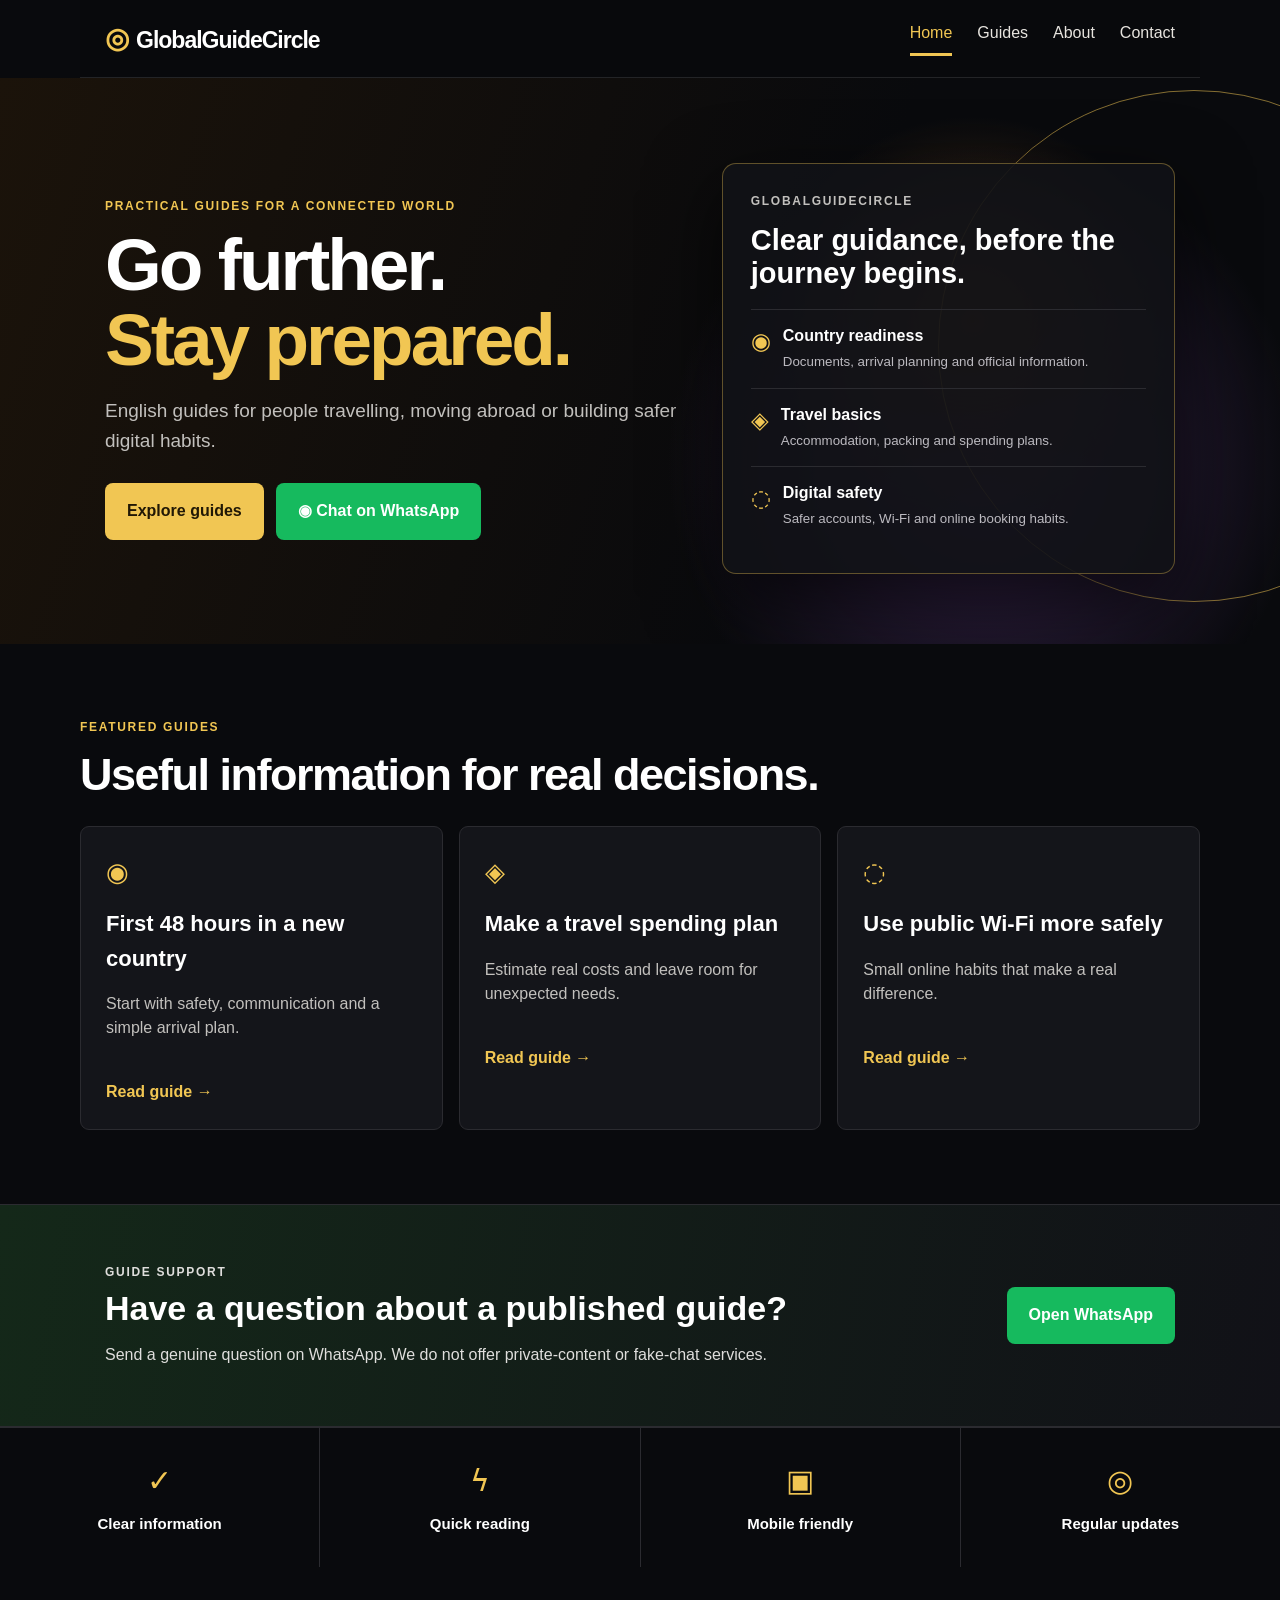
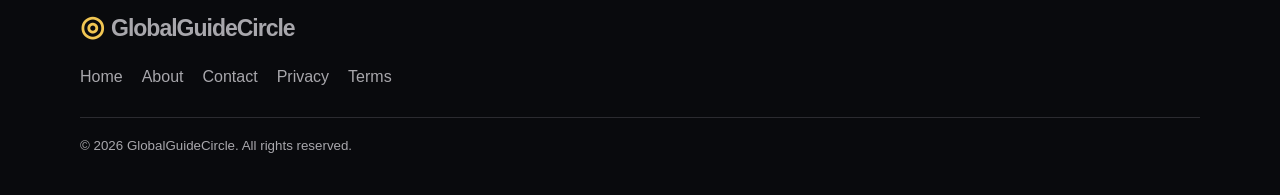
==== index.html @ 404d5e46 "Update index.html" ====
<!doctype html><html lang="en"><head><meta charset="utf-8"><meta name="viewport" content="width=device-width, initial-scale=1"><title>GlobalGuideCircle | Practical global guides</title><meta name="description" content="Practical English guides for travel, moving abroad and digital safety."><style>:root{--bg:#090a0d;--panel:#14151a;--gold:#f1c653;--muted:#c2c0bd;--green:#16ba5e;--pink:#e7288f;--line:#2b2b30}*{box-sizing:border-box}body{margin:0;background:var(--bg);color:white;font:16px/1.55 Arial,sans-serif}a{text-decoration:none;color:inherit}.wrap{max-width:1120px;margin:auto;padding:0 25px}.topbar{height:78px;border-bottom:1px solid #ffffff1c;display:flex;align-items:center;justify-content:space-between;background:#090a0df4;position:sticky;top:0;z-index:5}.brand{font-size:23px;font-weight:800;letter-spacing:-1px}.brand b{color:var(--gold);font-size:28px;margin-right:8px}.topbar nav{display:flex;gap:25px;color:#e7e4df}.topbar nav a:first-child{color:var(--gold);border-bottom:3px solid var(--gold);padding-bottom:8px}.hero{position:relative;overflow:hidden;padding:85px 0 70px;background:radial-gradient(circle at 76% 43%,#4d3215 0,transparent 20%),radial-gradient(circle at 77% 68%,#3a2550 0,transparent 30%),linear-gradient(108deg,#1b130a,#090a0d 63%)}.hero:before{content:"";position:absolute;width:510px;height:510px;border:1px solid #f1c65388;border-radius:50%;right:-170px;top:12px}.hero-grid{position:relative;z-index:1;display:grid;grid-template-columns:1.12fr .88fr;gap:40px;align-items:center}.eyebrow{margin:0 0 13px;font-weight:800;font-size:12px;letter-spacing:1.7px;color:var(--gold)}h1{font-size:clamp(44px,6vw,73px);line-height:1.02;letter-spacing:-3px;margin:0 0 18px}h1 span{color:var(--gold)}.intro{font-size:19px;color:var(--muted);max-width:600px}.actions{display:flex;flex-wrap:wrap;gap:12px;margin-top:28px}.btn{min-height:57px;padding:0 22px;border-radius:8px;display:inline-flex;align-items:center;justify-content:center;gap:9px;font-weight:800}.gold{background:var(--gold);color:#211805}.green{background:var(--green)}.pink{background:var(--pink)}.guide-panel{border:1px solid #f1c6535b;background:#111217e8;border-radius:14px;padding:28px;box-shadow:0 25px 75px #000a}.guide-panel h2{font-size:29px;line-height:1.15;margin:0 0 19px}.guide-panel p{color:var(--muted)}.row{border-top:1px solid var(--line);padding:14px 0;display:flex;gap:12px}.row span{color:var(--gold);font-size:23px}.row strong{display:block}.row small{color:#bcbac0}.section{padding:74px 0}.section h2{font-size:clamp(31px,4vw,45px);line-height:1.1;letter-spacing:-1.5px;margin:0 0 27px}.cards{display:grid;grid-template-columns:repeat(3,1fr);gap:16px}.card{background:var(--panel);border:1px solid var(--line);border-radius:9px;padding:25px}.card .icon{display:block;color:var(--gold);font-size:26px}.card h3{font-size:22px;margin:15px 0 7px}.card p{color:var(--muted);min-height:72px}.card a{color:var(--gold);font-weight:800}.contact{padding:58px 0;background:linear-gradient(100deg,#142819,#111117);border-top:1px solid var(--line);border-bottom:1px solid var(--line)}.contact-flex{display:flex;align-items:center;justify-content:space-between;gap:25px}.contact h2{margin:0 0 8px;font-size:34px}.contact p{margin:0;color:#dfdedc}.features{display:grid;grid-template-columns:repeat(4,1fr);gap:1px;background:var(--line);border-top:1px solid var(--line)}.feature{background:var(--bg);text-align:center;padding:30px 12px}.feature span{font-size:30px;color:var(--gold);display:block;margin-bottom:8px}.feature b{font-size:15px}.footer{padding:38px 0;color:#a8a7ac}.footer .links{display:flex;gap:19px;flex-wrap:wrap;margin-top:17px}.footer a:hover{color:var(--gold)}.footer small{display:block;border-top:1px solid var(--line);padding-top:18px;margin-top:27px}@media(max-width:720px){.topbar{padding:0 17px;height:66px}.brand{font-size:18px}.topbar nav{gap:11px;font-size:13px}.hero{padding:60px 0}.hero-grid,.cards{grid-template-columns:1fr}.guide-panel{margin-top:5px}.contact-flex{display:block}.contact .btn{width:100%;margin-top:22px}.features{grid-template-columns:repeat(2,1fr)}h1{letter-spacing:-2px}.actions .btn{width:100%}}</style></head><body><header class="topbar wrap"><a class="brand" href="index.html"><b>◎</b>GlobalGuideCircle</a><nav><a href="#home">Home</a><a href="#guides">Guides</a><a href="about.html">About</a><a href="contact.html">Contact</a></nav></header><main id="home"><section class="hero"><div class="wrap hero-grid"><div><p class="eyebrow">PRACTICAL GUIDES FOR A CONNECTED WORLD</p><h1>Go further.<br><span>Stay prepared.</span></h1><p class="intro">English guides for people travelling, moving abroad or building safer digital habits.</p><div class="actions"><a class="btn gold" href="#guides">Explore guides</a><a class="btn green" href="https://wa.me/923027644498?text=Hello%20GlobalGuideCircle%2C%20I%20have%20a%20question%20about%20your%20guides." target="_blank" rel="noopener">◉ Chat on WhatsApp</a></div></div><aside class="guide-panel"><p class="eyebrow">GLOBALGUIDECIRCLE</p><h2>Clear guidance, before the journey begins.</h2><div class="row"><span>◉</span><div><strong>Country readiness</strong><small>Documents, arrival planning and official information.</small></div></div><div class="row"><span>◈</span><div><strong>Travel basics</strong><small>Accommodation, packing and spending plans.</small></div></div><div class="row"><span>◌</span><div><strong>Digital safety</strong><small>Safer accounts, Wi‑Fi and online booking habits.</small></div></div></aside></div></section><section id="guides" class="wrap section"><p class="eyebrow">FEATURED GUIDES</p><h2>Useful information for real decisions.</h2><div class="cards"><article class="card"><span class="icon">◉</span><h3>First 48 hours in a new country</h3><p>Start with safety, communication and a simple arrival plan.</p><a href="articles/first-48-hours.html">Read guide →</a></article><article class="card"><span class="icon">◈</span><h3>Make a travel spending plan</h3><p>Estimate real costs and leave room for unexpected needs.</p><a href="articles/travel-spending.html">Read guide →</a></article><article class="card"><span class="icon">◌</span><h3>Use public Wi‑Fi more safely</h3><p>Small online habits that make a real difference.</p><a href="articles/public-wifi.html">Read guide →</a></article></div></section><script async="async" data-cfasync="false" src="https://pl31199330.profitableratecpmnetwork.com/48bc22245d3c0b41ac9a20bb12e93468/invoke.js"></script>
<div id="container-48bc22245d3c0b41ac9a20bb12e93468"></div>
<section class="contact"><div class="wrap contact-flex"><div><p class="eyebrow">GUIDE SUPPORT</p><h2>Have a question about a published guide?</h2><p>Send a genuine question on WhatsApp. We do not offer private-content or fake-chat services.</p></div><a class="btn green" href="https://wa.me/923027644498?text=Hello%20GlobalGuideCircle%2C%20I%20have%20a%20question%20about%20your%20guides." target="_blank" rel="noopener">Open WhatsApp</a></div></section><section class="features"><div class="feature"><span>✓</span><b>Clear information</b></div><div class="feature"><span>ϟ</span><b>Quick reading</b></div><div class="feature"><span>▣</span><b>Mobile friendly</b></div><div class="feature"><span>◎</span><b>Regular updates</b></div></section></main><footer class="wrap footer"><a class="brand" href="index.html"><b>◎</b>GlobalGuideCircle</a><div class="links"><a href="index.html">Home</a><a href="about.html">About</a><a href="contact.html">Contact</a><a href="privacy.html">Privacy</a><a href="terms.html">Terms</a></div><small>© 2026 GlobalGuideCircle. All rights reserved.</small></footer></body></html>
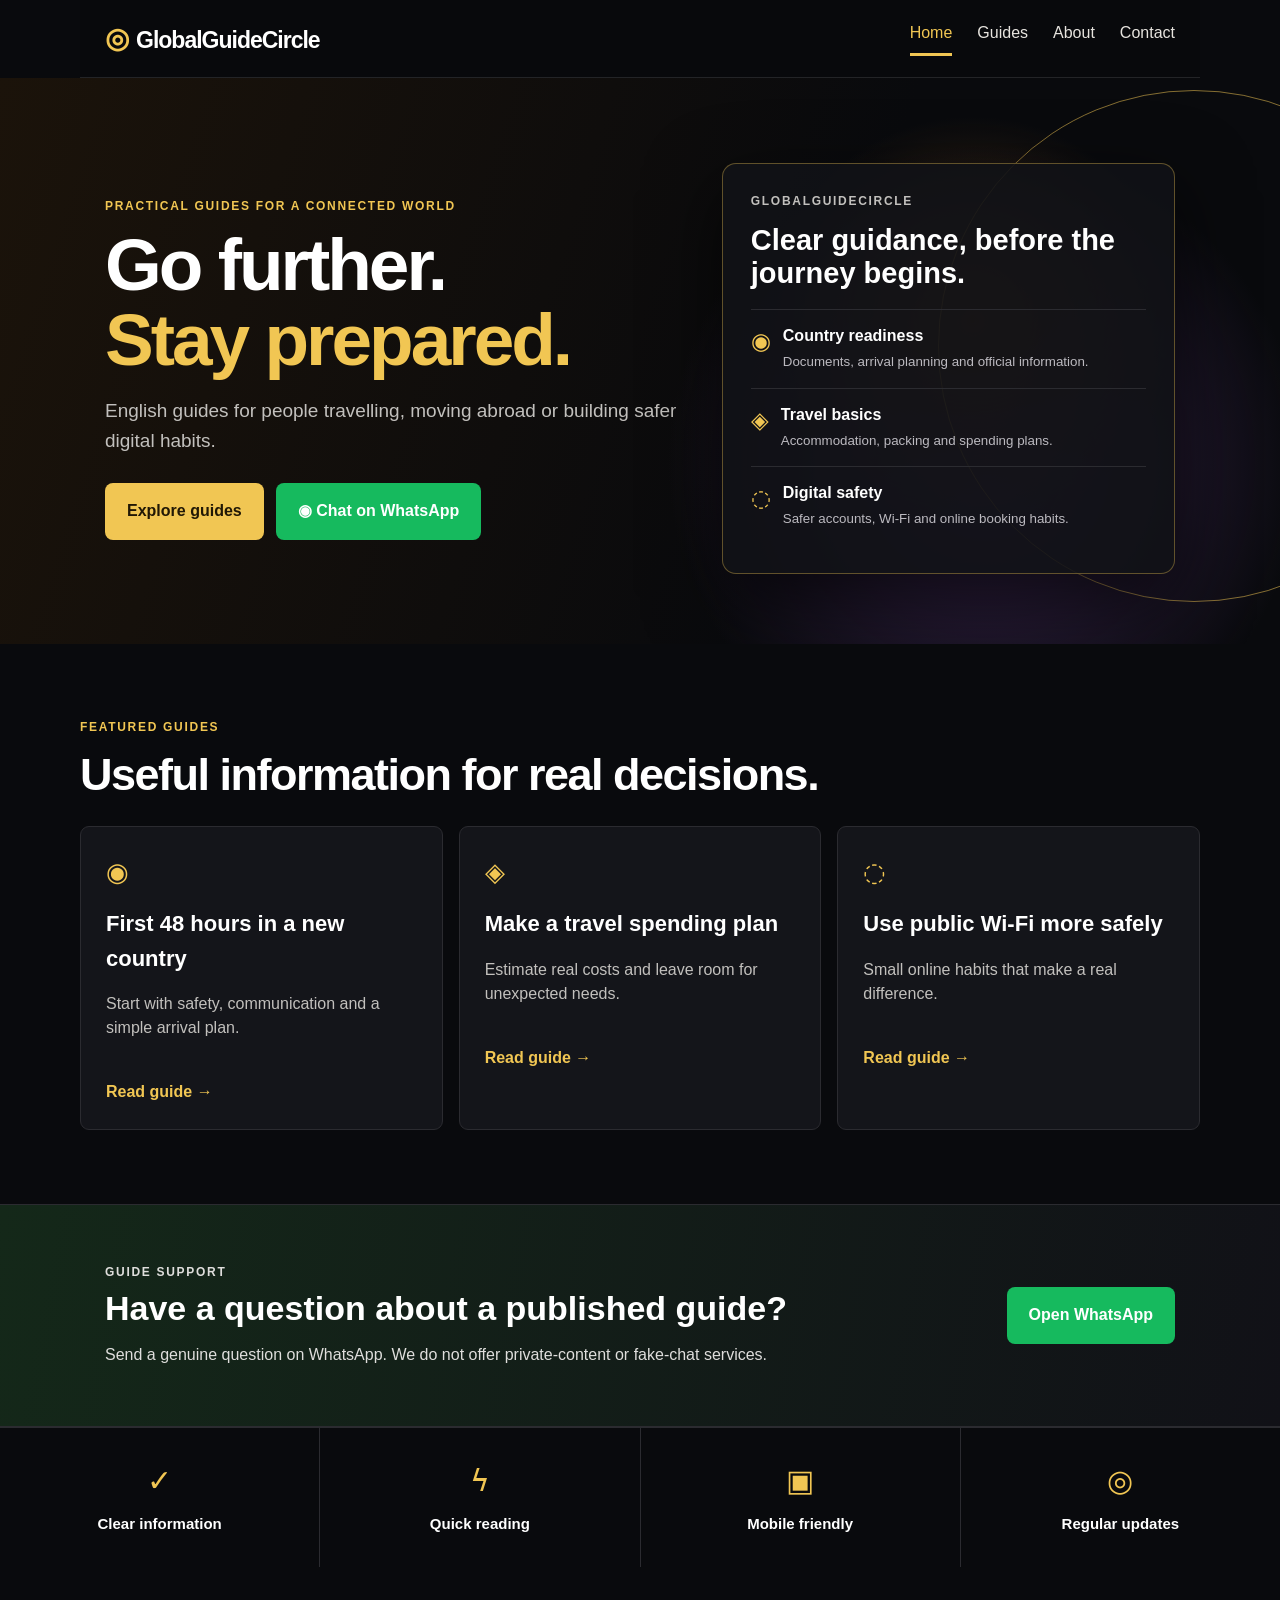
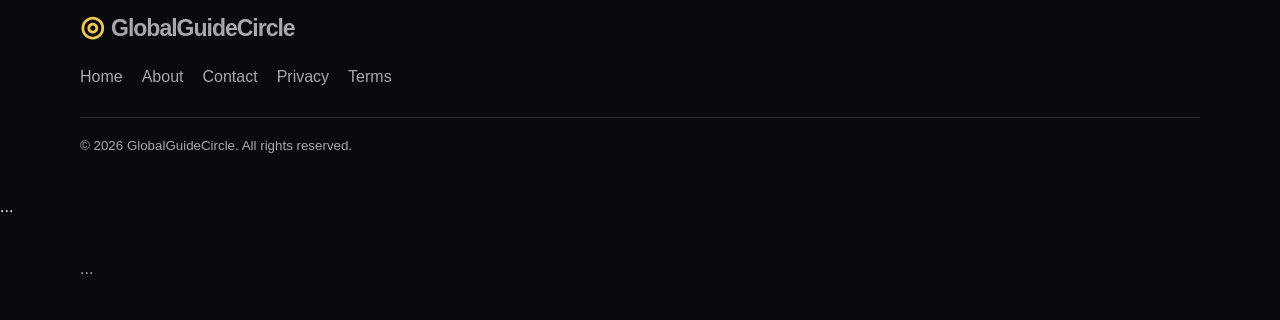
==== commit 6d98134e: "Update index.html" ====
--- a/index.html
+++ b/index.html
@@ -1,3 +1,21 @@
-<!doctype html><html lang="en"><head><meta charset="utf-8"><meta name="viewport" content="width=device-width, initial-scale=1"><title>GlobalGuideCircle | Practical global guides</title><meta name="description" content="Practical English guides for travel, moving abroad and digital safety."><style>:root{--bg:#090a0d;--panel:#14151a;--gold:#f1c653;--muted:#c2c0bd;--green:#16ba5e;--pink:#e7288f;--line:#2b2b30}*{box-sizing:border-box}body{margin:0;background:var(--bg);color:white;font:16px/1.55 Arial,sans-serif}a{text-decoration:none;color:inherit}.wrap{max-width:1120px;margin:auto;padding:0 25px}.topbar{height:78px;border-bottom:1px solid #ffffff1c;display:flex;align-items:center;justify-content:space-between;background:#090a0df4;position:sticky;top:0;z-index:5}.brand{font-size:23px;font-weight:800;letter-spacing:-1px}.brand b{color:var(--gold);font-size:28px;margin-right:8px}.topbar nav{display:flex;gap:25px;color:#e7e4df}.topbar nav a:first-child{color:var(--gold);border-bottom:3px solid var(--gold);padding-bottom:8px}.hero{position:relative;overflow:hidden;padding:85px 0 70px;background:radial-gradient(circle at 76% 43%,#4d3215 0,transparent 20%),radial-gradient(circle at 77% 68%,#3a2550 0,transparent 30%),linear-gradient(108deg,#1b130a,#090a0d 63%)}.hero:before{content:"";position:absolute;width:510px;height:510px;border:1px solid #f1c65388;border-radius:50%;right:-170px;top:12px}.hero-grid{position:relative;z-index:1;display:grid;grid-template-columns:1.12fr .88fr;gap:40px;align-items:center}.eyebrow{margin:0 0 13px;font-weight:800;font-size:12px;letter-spacing:1.7px;color:var(--gold)}h1{font-size:clamp(44px,6vw,73px);line-height:1.02;letter-spacing:-3px;margin:0 0 18px}h1 span{color:var(--gold)}.intro{font-size:19px;color:var(--muted);max-width:600px}.actions{display:flex;flex-wrap:wrap;gap:12px;margin-top:28px}.btn{min-height:57px;padding:0 22px;border-radius:8px;display:inline-flex;align-items:center;justify-content:center;gap:9px;font-weight:800}.gold{background:var(--gold);color:#211805}.green{background:var(--green)}.pink{background:var(--pink)}.guide-panel{border:1px solid #f1c6535b;background:#111217e8;border-radius:14px;padding:28px;box-shadow:0 25px 75px #000a}.guide-panel h2{font-size:29px;line-height:1.15;margin:0 0 19px}.guide-panel p{color:var(--muted)}.row{border-top:1px solid var(--line);padding:14px 0;display:flex;gap:12px}.row span{color:var(--gold);font-size:23px}.row strong{display:block}.row small{color:#bcbac0}.section{padding:74px 0}.section h2{font-size:clamp(31px,4vw,45px);line-height:1.1;letter-spacing:-1.5px;margin:0 0 27px}.cards{display:grid;grid-template-columns:repeat(3,1fr);gap:16px}.card{background:var(--panel);border:1px solid var(--line);border-radius:9px;padding:25px}.card .icon{display:block;color:var(--gold);font-size:26px}.card h3{font-size:22px;margin:15px 0 7px}.card p{color:var(--muted);min-height:72px}.card a{color:var(--gold);font-weight:800}.contact{padding:58px 0;background:linear-gradient(100deg,#142819,#111117);border-top:1px solid var(--line);border-bottom:1px solid var(--line)}.contact-flex{display:flex;align-items:center;justify-content:space-between;gap:25px}.contact h2{margin:0 0 8px;font-size:34px}.contact p{margin:0;color:#dfdedc}.features{display:grid;grid-template-columns:repeat(4,1fr);gap:1px;background:var(--line);border-top:1px solid var(--line)}.feature{background:var(--bg);text-align:center;padding:30px 12px}.feature span{font-size:30px;color:var(--gold);display:block;margin-bottom:8px}.feature b{font-size:15px}.footer{padding:38px 0;color:#a8a7ac}.footer .links{display:flex;gap:19px;flex-wrap:wrap;margin-top:17px}.footer a:hover{color:var(--gold)}.footer small{display:block;border-top:1px solid var(--line);padding-top:18px;margin-top:27px}@media(max-width:720px){.topbar{padding:0 17px;height:66px}.brand{font-size:18px}.topbar nav{gap:11px;font-size:13px}.hero{padding:60px 0}.hero-grid,.cards{grid-template-columns:1fr}.guide-panel{margin-top:5px}.contact-flex{display:block}.contact .btn{width:100%;margin-top:22px}.features{grid-template-columns:repeat(2,1fr)}h1{letter-spacing:-2px}.actions .btn{width:100%}}</style></head><body><header class="topbar wrap"><a class="brand" href="index.html"><b>◎</b>GlobalGuideCircle</a><nav><a href="#home">Home</a><a href="#guides">Guides</a><a href="about.html">About</a><a href="contact.html">Contact</a></nav></header><main id="home"><section class="hero"><div class="wrap hero-grid"><div><p class="eyebrow">PRACTICAL GUIDES FOR A CONNECTED WORLD</p><h1>Go further.<br><span>Stay prepared.</span></h1><p class="intro">English guides for people travelling, moving abroad or building safer digital habits.</p><div class="actions"><a class="btn gold" href="#guides">Explore guides</a><a class="btn green" href="https://wa.me/923027644498?text=Hello%20GlobalGuideCircle%2C%20I%20have%20a%20question%20about%20your%20guides." target="_blank" rel="noopener">◉ Chat on WhatsApp</a></div></div><aside class="guide-panel"><p class="eyebrow">GLOBALGUIDECIRCLE</p><h2>Clear guidance, before the journey begins.</h2><div class="row"><span>◉</span><div><strong>Country readiness</strong><small>Documents, arrival planning and official information.</small></div></div><div class="row"><span>◈</span><div><strong>Travel basics</strong><small>Accommodation, packing and spending plans.</small></div></div><div class="row"><span>◌</span><div><strong>Digital safety</strong><small>Safer accounts, Wi‑Fi and online booking habits.</small></div></div></aside></div></section><section id="guides" class="wrap section"><p class="eyebrow">FEATURED GUIDES</p><h2>Useful information for real decisions.</h2><div class="cards"><article class="card"><span class="icon">◉</span><h3>First 48 hours in a new country</h3><p>Start with safety, communication and a simple arrival plan.</p><a href="articles/first-48-hours.html">Read guide →</a></article><article class="card"><span class="icon">◈</span><h3>Make a travel spending plan</h3><p>Estimate real costs and leave room for unexpected needs.</p><a href="articles/travel-spending.html">Read guide →</a></article><article class="card"><span class="icon">◌</span><h3>Use public Wi‑Fi more safely</h3><p>Small online habits that make a real difference.</p><a href="articles/public-wifi.html">Read guide →</a></article></div></section><script async="async" data-cfasync="false" src="https://pl31199330.profitableratecpmnetwork.com/48bc22245d3c0b41ac9a20bb12e93468/invoke.js"></script>
+<!doctype html><html lang="en"><head><meta charset="utf-8"><meta name="viewport" content="width=device-width, initial-scale=1"><title>GlobalGuideCircle | Practical global guides</title><meta name="description" content="Practical English guides for travel, moving abroad and digital safety."><style>:root{--bg:#090a0d;--panel:#14151a;--gold:#f1c653;--muted:#c2c0bd;--green:#16ba5e;--pink:#e7288f;--line:#2b2b30}*{box-sizing:border-box}body{margin:0;background:var(--bg);color:white;font:16px/1.55 Arial,sans-serif}a{text-decoration:none;color:inherit}.wrap{max-width:1120px;margin:auto;padding:0 25px}.topbar{height:78px;border-bottom:1px solid #ffffff1c;display:flex;align-items:center;justify-content:space-between;background:#090a0df4;position:sticky;top:0;z-index:5}.brand{font-size:23px;font-weight:800;letter-spacing:-1px}.brand b{color:var(--gold);font-size:28px;margin-right:8px}.topbar nav{display:flex;gap:25px;color:#e7e4df}.topbar nav a:first-child{color:var(--gold);border-bottom:3px solid var(--gold);padding-bottom:8px}.hero{position:relative;overflow:hidden;padding:85px 0 70px;background:radial-gradient(circle at 76% 43%,#4d3215 0,transparent 20%),radial-gradient(circle at 77% 68%,#3a2550 0,transparent 30%),linear-gradient(108deg,#1b130a,#090a0d 63%)}.hero:before{content:"";position:absolute;width:510px;height:510px;border:1px solid #f1c65388;border-radius:50%;right:-170px;top:12px}.hero-grid{position:relative;z-index:1;display:grid;grid-template-columns:1.12fr .88fr;gap:40px;align-items:center}.eyebrow{margin:0 0 13px;font-weight:800;font-size:12px;letter-spacing:1.7px;color:var(--gold)}h1{font-size:clamp(44px,6vw,73px);line-height:1.02;letter-spacing:-3px;margin:0 0 18px}h1 span{color:var(--gold)}.intro{font-size:19px;color:var(--muted);max-width:600px}.actions{display:flex;flex-wrap:wrap;gap:12px;margin-top:28px}.btn{min-height:57px;padding:0 22px;border-radius:8px;display:inline-flex;align-items:center;justify-content:center;gap:9px;font-weight:800}.gold{background:var(--gold);color:#211805}.green{background:var(--green)}.pink{background:var(--pink)}.guide-panel{border:1px solid #f1c6535b;background:#111217e8;border-radius:14px;padding:28px;box-shadow:0 25px 75px #000a}.guide-panel h2{font-size:29px;line-height:1.15;margin:0 0 19px}.guide-panel p{color:var(--muted)}.row{border-top:1px solid var(--line);padding:14px 0;display:flex;gap:12px}.row span{color:var(--gold);font-size:23px}.row strong{display:block}.row small{color:#bcbac0}.section{padding:74px 0}.section h2{font-size:clamp(31px,4vw,45px);line-height:1.1;letter-spacing:-1.5px;margin:0 0 27px}.cards{display:grid;grid-template-columns:repeat(3,1fr);gap:16px}.card{background:var(--panel);border:1px solid var(--line);border-radius:9px;padding:25px}.card .icon{display:block;color:var(--gold);font-size:26px}.card h3{font-size:22px;margin:15px 0 7px}.card p{color:var(--muted);min-height:72px}.card a{color:var(--gold);font-weight:800}.contact{padding:58px 0;background:linear-gradient(100deg,#142819,#111117);border-top:1px solid var(--line);border-bottom:1px solid var(--line)}.contact-flex{display:flex;align-items:center;justify-content:space-between;gap:25px}.contact h2{margin:0 0 8px;font-size:34px}.contact p{margin:0;color:#dfdedc}.features{display:grid;grid-template-columns:repeat(4,1fr);gap:1px;background:var(--line);border-top:1px solid var(--line)}.feature{background:var(--bg);text-align:center;padding:30px 12px}.feature span{font-size:30px;color:var(--gold);display:block;margin-bottom:8px}.feature b{font-size:15px}.footer{padding:38px 0;color:#a8a7ac}.footer .links{display:flex;gap:19px;flex-wrap:wrap;margin-top:17px}.footer a:hover{color:var(--gold)}.footer small{display:block;border-top:1px solid var(--line);padding-top:18px;margin-top:27px}@media(max-width:720px){.topbar{padding:0 17px;height:66px}.brand{font-size:18px}.topbar nav{gap:11px;font-size:13px}.hero{padding:60px 0}.hero-grid,.cards{grid-template-columns:1fr}.guide-panel{margin-top:5px}.contact-flex{display:block}.contact .btn{width:100%;margin-top:22px}.features{grid-template-columns:repeat(2,1fr)}h1{letter-spacing:-2px}.actions .btn{width:100%}}</style></head><body><header class="topbar wrap"><a class="brand" href="index.html"><b>◎</b>GlobalGuideCircle</a><nav><a href="#home">Home</a><a href="#guides">Guides</a><a href="about.html">About</a><a href="contact.html">Contact</a></nav></header><main id="home"><section class="hero"><div class="wrap hero-grid"><div><p class="eyebrow">PRACTICAL GUIDES FOR A CONNECTED WORLD</p><h1>Go further.<br><span>Stay prepared.</span></h1><p class="intro">English guides for people travelling, moving abroad or building safer digital habits.</p><div class="actions"><a class="btn gold" href="#guides">Explore guides</a><a class="btn green" href="https://wa.me/923027644498?text=Hello%20GlobalGuideCircle%2C%20I%20have%20a%20question%20about%20your%20guides." target="_blank" rel="noopener">◉ Chat on WhatsApp</a></div></div><aside class="guide-panel"><p class="eyebrow">GLOBALGUIDECIRCLE</p><h2>Clear guidance, before the journey begins.</h2><div class="row"><span>◉</span><div><strong>Country readiness</strong><small>Documents, arrival planning and official information.</small></div></div><div class="row"><span>◈</span><div><strong>Travel basics</strong><small>Accommodation, packing and spending plans.</small></div></div><div class="row"><span>◌</span><div><strong>Digital safety</strong><small>Safer accounts, Wi‑Fi and online booking habits.</small></div></div></aside></div></section><section id="guides" class="wrap section"><p class="eyebrow">FEATURED GUIDES</p><h2>Useful information for real decisions.</h2><div class="cards"><article class="card"><span class="icon">◉</span><h3>First 48 hours in a new country</h3><p>Start with safety, communication and a simple arrival plan.</p><a href="articles/first-48-hours.html">Read guide →</a></article><article class="card"><span class="icon">◈</span><h3>Make a travel spending plan</h3><p>Estimate real costs and leave room for unexpected needs.</p><a href="articles/travel-spending.html">Read guide →</a></article><article class="card"><span class="icon">◌</span><h3>Use public Wi‑Fi more safely</h3><p>Small online habits that make a real difference.</p><a href="articles/public-wifi.html">Read guide →</a></article></div></section><script async="async" data-cfasync="false" <script async="async" data-cfasync="false" src="https://pl31199330.profitableratecpmnetwork.com/48bc22245d3c0b41ac9a20bb12e93468/invoke.js"></script>
 <div id="container-48bc22245d3c0b41ac9a20bb12e93468"></div>
-<section class="contact"><div class="wrap contact-flex"><div><p class="eyebrow">GUIDE SUPPORT</p><h2>Have a question about a published guide?</h2><p>Send a genuine question on WhatsApp. We do not offer private-content or fake-chat services.</p></div><a class="btn green" href="https://wa.me/923027644498?text=Hello%20GlobalGuideCircle%2C%20I%20have%20a%20question%20about%20your%20guides." target="_blank" rel="noopener">Open WhatsApp</a></div></section><section class="features"><div class="feature"><span>✓</span><b>Clear information</b></div><div class="feature"><span>ϟ</span><b>Quick reading</b></div><div class="feature"><span>▣</span><b>Mobile friendly</b></div><div class="feature"><span>◎</span><b>Regular updates</b></div></section></main><footer class="wrap footer"><a class="brand" href="index.html"><b>◎</b>GlobalGuideCircle</a><div class="links"><a href="index.html">Home</a><a href="about.html">About</a><a href="contact.html">Contact</a><a href="privacy.html">Privacy</a><a href="terms.html">Terms</a></div><small>© 2026 GlobalGuideCircle. All rights reserved.</small></footer></body></html>
+<script>
+  atOptions = {
+    'key' : 'f14d05532a0e05d2188a490eb5cc5278',
+    'format' : 'iframe',
+    'height' : 50,
+    'width' : 320,
+    'params' : {}
+  };
+</script>
+<script src="https://www.highrevenueformat.com/f14d05532a0e05d2188a490eb5cc5278/invoke.js"></script>
+<section class="contact"><div class="wrap contact-flex"><div><p class="eyebrow">GUIDE SUPPORT</p><h2>Have a question about a published guide?</h2><p>Send a genuine question on WhatsApp. We do not offer private-content or fake-chat services.</p></div><a class="btn green" href="https://wa.me/923027644498?text=Hello%20GlobalGuideCircle%2C%20I%20have%20a%20question%20about%20your%20guides." target="_blank" rel="noopener">Open WhatsApp</a></div></section><section class="features"><div class="feature"><span>✓</span><b>Clear information</b></div><div class="feature"><span>ϟ</span><b>Quick reading</b></div><div class="feature"><span>▣</span><b>Mobile friendly</b></div><div class="feature"><span>◎</span><b>Regular updates</b></div></section></main><footer class="wrap footer"><a class="brand" href="index.html"><b>◎</b>GlobalGuideCircle</a><div class="links"><a href="index.html">Home</a><a href="about.html">About</a><a href="contact.html">Contact</a><a href="privacy.html">Privacy</a><a href="terms.html">Terms</a></div><small>© 2026 GlobalGuideCircle. All rights reserved.</small></footer>...
+<footer class="wrap footer">
+  ...
+</footer>
+
+<script src="https://pl31199331.profitableratecpmnetwork.com/66/40/7d/66407de0424f449f05d018465dd77ac7.js"></script>
+
+</body>
+</html></body></html>
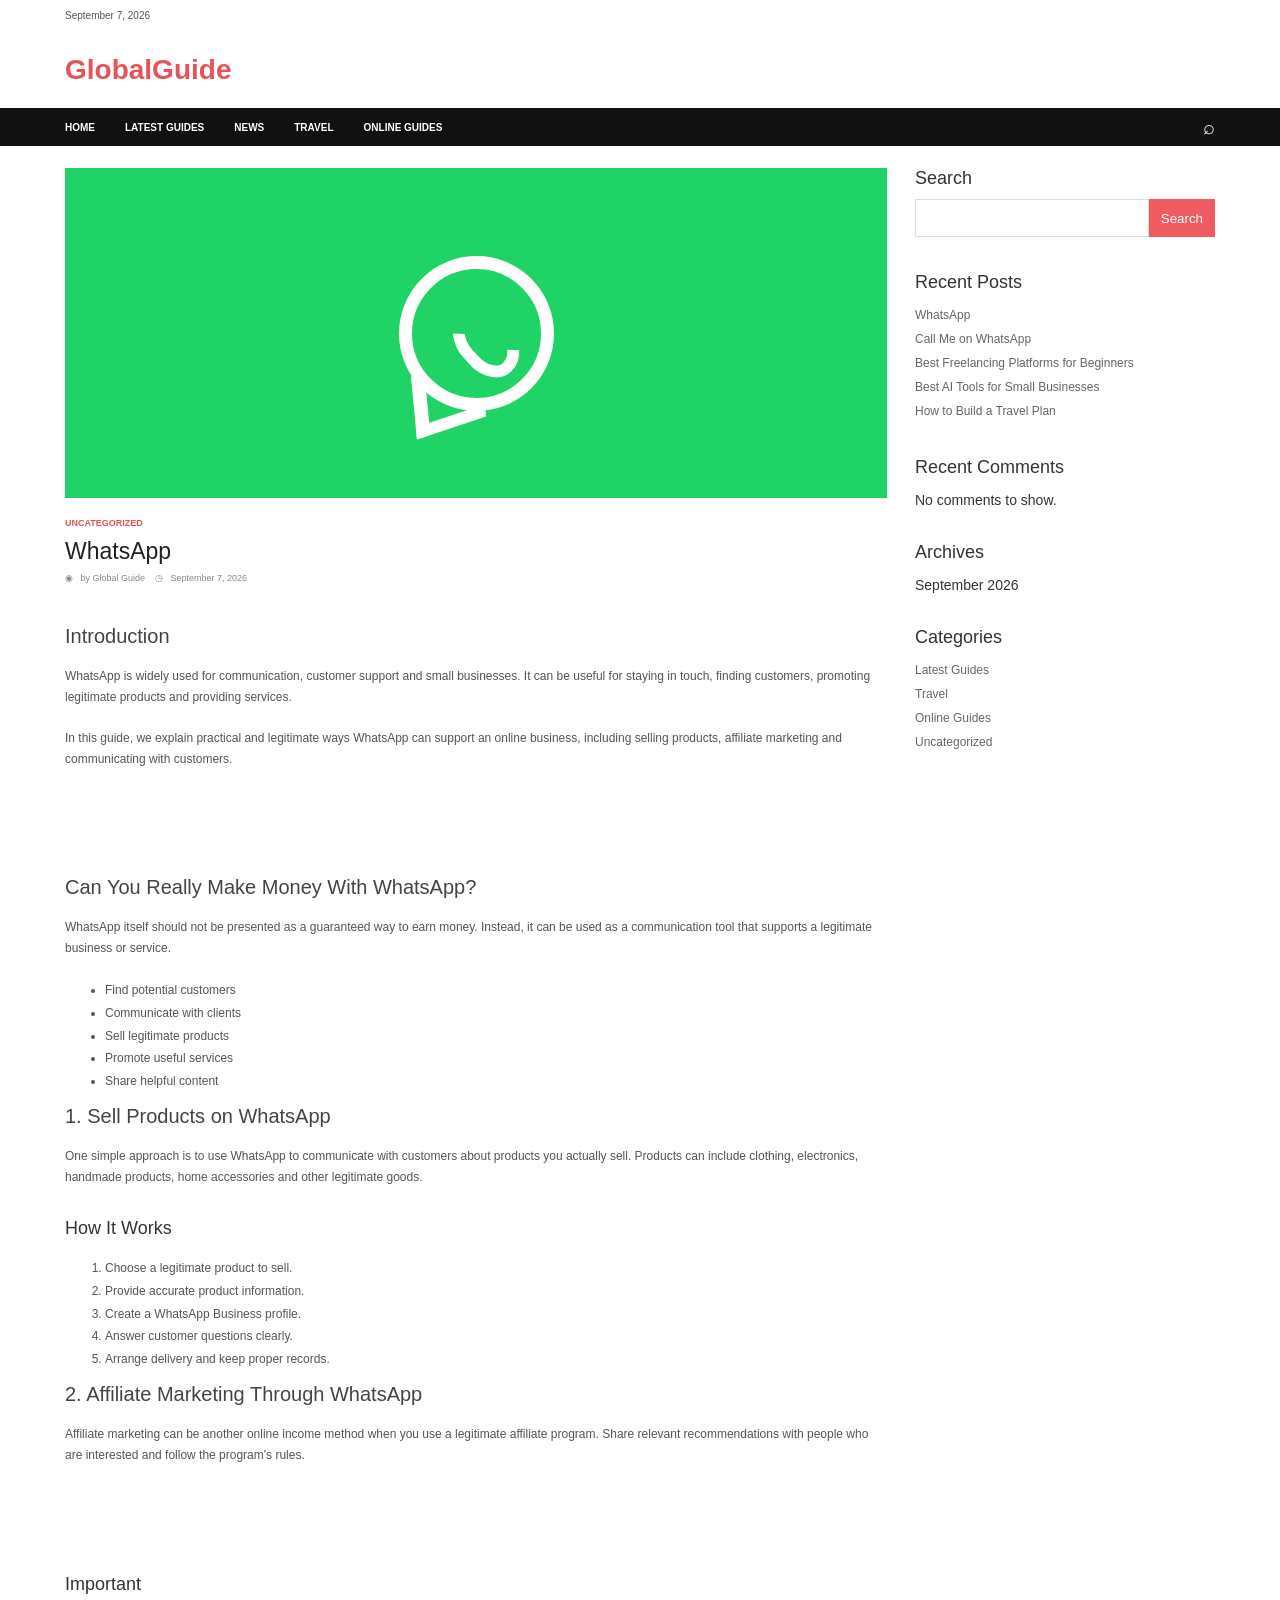
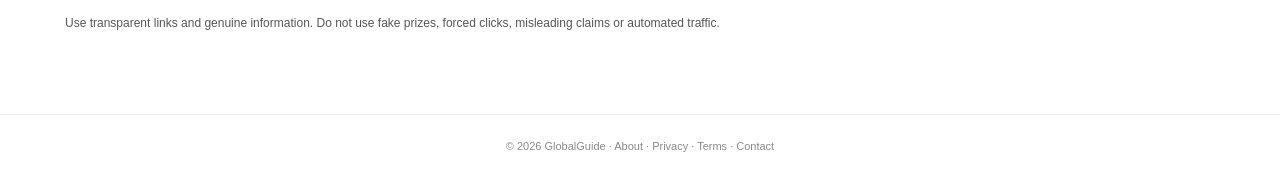
==== commit 1971bbcd: "Update index.html" ====
--- a/index.html
+++ b/index.html
@@ -1,21 +1,173 @@
-<!doctype html><html lang="en"><head><meta charset="utf-8"><meta name="viewport" content="width=device-width, initial-scale=1"><title>GlobalGuideCircle | Practical global guides</title><meta name="description" content="Practical English guides for travel, moving abroad and digital safety."><style>:root{--bg:#090a0d;--panel:#14151a;--gold:#f1c653;--muted:#c2c0bd;--green:#16ba5e;--pink:#e7288f;--line:#2b2b30}*{box-sizing:border-box}body{margin:0;background:var(--bg);color:white;font:16px/1.55 Arial,sans-serif}a{text-decoration:none;color:inherit}.wrap{max-width:1120px;margin:auto;padding:0 25px}.topbar{height:78px;border-bottom:1px solid #ffffff1c;display:flex;align-items:center;justify-content:space-between;background:#090a0df4;position:sticky;top:0;z-index:5}.brand{font-size:23px;font-weight:800;letter-spacing:-1px}.brand b{color:var(--gold);font-size:28px;margin-right:8px}.topbar nav{display:flex;gap:25px;color:#e7e4df}.topbar nav a:first-child{color:var(--gold);border-bottom:3px solid var(--gold);padding-bottom:8px}.hero{position:relative;overflow:hidden;padding:85px 0 70px;background:radial-gradient(circle at 76% 43%,#4d3215 0,transparent 20%),radial-gradient(circle at 77% 68%,#3a2550 0,transparent 30%),linear-gradient(108deg,#1b130a,#090a0d 63%)}.hero:before{content:"";position:absolute;width:510px;height:510px;border:1px solid #f1c65388;border-radius:50%;right:-170px;top:12px}.hero-grid{position:relative;z-index:1;display:grid;grid-template-columns:1.12fr .88fr;gap:40px;align-items:center}.eyebrow{margin:0 0 13px;font-weight:800;font-size:12px;letter-spacing:1.7px;color:var(--gold)}h1{font-size:clamp(44px,6vw,73px);line-height:1.02;letter-spacing:-3px;margin:0 0 18px}h1 span{color:var(--gold)}.intro{font-size:19px;color:var(--muted);max-width:600px}.actions{display:flex;flex-wrap:wrap;gap:12px;margin-top:28px}.btn{min-height:57px;padding:0 22px;border-radius:8px;display:inline-flex;align-items:center;justify-content:center;gap:9px;font-weight:800}.gold{background:var(--gold);color:#211805}.green{background:var(--green)}.pink{background:var(--pink)}.guide-panel{border:1px solid #f1c6535b;background:#111217e8;border-radius:14px;padding:28px;box-shadow:0 25px 75px #000a}.guide-panel h2{font-size:29px;line-height:1.15;margin:0 0 19px}.guide-panel p{color:var(--muted)}.row{border-top:1px solid var(--line);padding:14px 0;display:flex;gap:12px}.row span{color:var(--gold);font-size:23px}.row strong{display:block}.row small{color:#bcbac0}.section{padding:74px 0}.section h2{font-size:clamp(31px,4vw,45px);line-height:1.1;letter-spacing:-1.5px;margin:0 0 27px}.cards{display:grid;grid-template-columns:repeat(3,1fr);gap:16px}.card{background:var(--panel);border:1px solid var(--line);border-radius:9px;padding:25px}.card .icon{display:block;color:var(--gold);font-size:26px}.card h3{font-size:22px;margin:15px 0 7px}.card p{color:var(--muted);min-height:72px}.card a{color:var(--gold);font-weight:800}.contact{padding:58px 0;background:linear-gradient(100deg,#142819,#111117);border-top:1px solid var(--line);border-bottom:1px solid var(--line)}.contact-flex{display:flex;align-items:center;justify-content:space-between;gap:25px}.contact h2{margin:0 0 8px;font-size:34px}.contact p{margin:0;color:#dfdedc}.features{display:grid;grid-template-columns:repeat(4,1fr);gap:1px;background:var(--line);border-top:1px solid var(--line)}.feature{background:var(--bg);text-align:center;padding:30px 12px}.feature span{font-size:30px;color:var(--gold);display:block;margin-bottom:8px}.feature b{font-size:15px}.footer{padding:38px 0;color:#a8a7ac}.footer .links{display:flex;gap:19px;flex-wrap:wrap;margin-top:17px}.footer a:hover{color:var(--gold)}.footer small{display:block;border-top:1px solid var(--line);padding-top:18px;margin-top:27px}@media(max-width:720px){.topbar{padding:0 17px;height:66px}.brand{font-size:18px}.topbar nav{gap:11px;font-size:13px}.hero{padding:60px 0}.hero-grid,.cards{grid-template-columns:1fr}.guide-panel{margin-top:5px}.contact-flex{display:block}.contact .btn{width:100%;margin-top:22px}.features{grid-template-columns:repeat(2,1fr)}h1{letter-spacing:-2px}.actions .btn{width:100%}}</style></head><body><header class="topbar wrap"><a class="brand" href="index.html"><b>◎</b>GlobalGuideCircle</a><nav><a href="#home">Home</a><a href="#guides">Guides</a><a href="about.html">About</a><a href="contact.html">Contact</a></nav></header><main id="home"><section class="hero"><div class="wrap hero-grid"><div><p class="eyebrow">PRACTICAL GUIDES FOR A CONNECTED WORLD</p><h1>Go further.<br><span>Stay prepared.</span></h1><p class="intro">English guides for people travelling, moving abroad or building safer digital habits.</p><div class="actions"><a class="btn gold" href="#guides">Explore guides</a><a class="btn green" href="https://wa.me/923027644498?text=Hello%20GlobalGuideCircle%2C%20I%20have%20a%20question%20about%20your%20guides." target="_blank" rel="noopener">◉ Chat on WhatsApp</a></div></div><aside class="guide-panel"><p class="eyebrow">GLOBALGUIDECIRCLE</p><h2>Clear guidance, before the journey begins.</h2><div class="row"><span>◉</span><div><strong>Country readiness</strong><small>Documents, arrival planning and official information.</small></div></div><div class="row"><span>◈</span><div><strong>Travel basics</strong><small>Accommodation, packing and spending plans.</small></div></div><div class="row"><span>◌</span><div><strong>Digital safety</strong><small>Safer accounts, Wi‑Fi and online booking habits.</small></div></div></aside></div></section><section id="guides" class="wrap section"><p class="eyebrow">FEATURED GUIDES</p><h2>Useful information for real decisions.</h2><div class="cards"><article class="card"><span class="icon">◉</span><h3>First 48 hours in a new country</h3><p>Start with safety, communication and a simple arrival plan.</p><a href="articles/first-48-hours.html">Read guide →</a></article><article class="card"><span class="icon">◈</span><h3>Make a travel spending plan</h3><p>Estimate real costs and leave room for unexpected needs.</p><a href="articles/travel-spending.html">Read guide →</a></article><article class="card"><span class="icon">◌</span><h3>Use public Wi‑Fi more safely</h3><p>Small online habits that make a real difference.</p><a href="articles/public-wifi.html">Read guide →</a></article></div></section><script async="async" data-cfasync="false" <script async="async" data-cfasync="false" src="https://pl31199330.profitableratecpmnetwork.com/48bc22245d3c0b41ac9a20bb12e93468/invoke.js"></script>
-<div id="container-48bc22245d3c0b41ac9a20bb12e93468"></div>
-<script>
-  atOptions = {
-    'key' : 'f14d05532a0e05d2188a490eb5cc5278',
-    'format' : 'iframe',
-    'height' : 50,
-    'width' : 320,
-    'params' : {}
-  };
-</script>
-<script src="https://www.highrevenueformat.com/f14d05532a0e05d2188a490eb5cc5278/invoke.js"></script>
-<section class="contact"><div class="wrap contact-flex"><div><p class="eyebrow">GUIDE SUPPORT</p><h2>Have a question about a published guide?</h2><p>Send a genuine question on WhatsApp. We do not offer private-content or fake-chat services.</p></div><a class="btn green" href="https://wa.me/923027644498?text=Hello%20GlobalGuideCircle%2C%20I%20have%20a%20question%20about%20your%20guides." target="_blank" rel="noopener">Open WhatsApp</a></div></section><section class="features"><div class="feature"><span>✓</span><b>Clear information</b></div><div class="feature"><span>ϟ</span><b>Quick reading</b></div><div class="feature"><span>▣</span><b>Mobile friendly</b></div><div class="feature"><span>◎</span><b>Regular updates</b></div></section></main><footer class="wrap footer"><a class="brand" href="index.html"><b>◎</b>GlobalGuideCircle</a><div class="links"><a href="index.html">Home</a><a href="about.html">About</a><a href="contact.html">Contact</a><a href="privacy.html">Privacy</a><a href="terms.html">Terms</a></div><small>© 2026 GlobalGuideCircle. All rights reserved.</small></footer>...
-<footer class="wrap footer">
-  ...
-</footer>
+<!DOCTYPE html>
+<html lang="en">
+<head>
+<meta charset="UTF-8">
+<meta name="viewport" content="width=device-width, initial-scale=1.0">
+<title>WhatsApp | Global Guide</title>
+<meta name="description" content="Practical guides, online tools and useful information.">
+<style>
+*{box-sizing:border-box}
+body{margin:0;background:#fff;color:#333;font-family:Arial,Helvetica,sans-serif;font-size:14px}
+.top-date{height:32px;padding:10px 15px 0;max-width:1180px;margin:auto;font-size:10px;color:#555}
+.brand{max-width:1180px;margin:auto;height:76px;display:flex;align-items:center;padding:0 15px}
+.brand h1{margin:0;color:#e65358;font-size:28px;font-weight:700}
+.nav{background:#111;color:#fff}
+.nav-inner{max-width:1180px;margin:auto;display:flex;align-items:center;min-height:38px;padding:0 15px}
+.nav a{color:#fff;text-decoration:none;font-size:10px;font-weight:bold;padding:13px 14px 12px 0;margin-right:16px}
+.nav .search{margin-left:auto;font-size:20px}
+.layout{max-width:1180px;margin:22px auto 60px;padding:0 15px;display:grid;grid-template-columns:minmax(0,2.25fr) 300px;gap:28px}
+.feature{width:100%;height:330px;background:#20d366;display:flex;align-items:center;justify-content:center}
+.wa-logo{width:155px;height:155px;border:13px solid #fff;border-radius:50%;position:relative}
+.wa-logo:after{content:"";position:absolute;left:3px;bottom:-32px;width:54px;height:54px;border-left:13px solid #fff;border-bottom:13px solid #fff;transform:skew(-15deg) rotate(-20deg)}
+.wa-phone{position:absolute;left:47px;top:35px;width:57px;height:76px;border:12px solid #fff;border-top-color:transparent;border-right-color:transparent;border-radius:45% 30% 55% 45%;transform:rotate(-42deg)}
+.category{margin-top:20px;color:#e65358;text-transform:uppercase;font-size:9px;font-weight:bold}
+h1.title{font-size:23px;font-weight:400;margin:10px 0 8px;color:#222}
+.meta{font-size:9px;color:#888;margin-bottom:42px}
+.content h2{font-size:20px;font-weight:400;color:#444;margin:0 0 18px}
+.content p{font-size:12px;line-height:1.75;color:#555;margin:0 0 20px}
+.content ul,.content ol{font-size:12px;line-height:1.9;color:#555}
+.content h3{font-size:18px;font-weight:400;margin-top:30px}
+.ad{min-height:50px;text-align:center;margin:28px 0}
+.sidebar h3{font-size:18px;font-weight:400;margin:0 0 10px}
+.searchbox{display:flex;margin-bottom:35px}
+.searchbox input{width:100%;height:38px;border:1px solid #ddd;padding:8px}
+.searchbox button{border:0;background:#f05b60;color:#fff;padding:0 12px}
+.side-section{margin-bottom:34px}
+.side-section ul{list-style:none;padding:0;margin:0}
+.side-section li{padding:5px 0;color:#666;font-size:12px}
+.footer{border-top:1px solid #eee;text-align:center;padding:25px;color:#888;font-size:11px}
+@media(max-width:700px){
+ .top-date{height:30px}
+ .brand{height:66px}
+ .brand h1{font-size:24px}
+ .nav-inner{min-height:36px;overflow:hidden}
+ .nav a{font-size:8px;margin-right:10px;padding-right:4px}
+ .layout{display:block;margin-top:20px;padding:0 15px}
+ .feature{height:205px}
+ .wa-logo{width:120px;height:120px;border-width:10px}
+ .wa-logo:after{left:2px;bottom:-27px;width:43px;height:43px;border-width:10px}
+ .wa-phone{left:36px;top:27px;width:45px;height:59px;border-width:9px}
+ .sidebar{display:none}
+ h1.title{font-size:25px}
+ .content h2{font-size:22px}
+ .content p,.content ul,.content ol{font-size:13px}
+}
+</style>
+</head>
+<body>
 
-<script src="https://pl31199331.profitableratecpmnetwork.com/66/40/7d/66407de0424f449f05d018465dd77ac7.js"></script>
+<div class="top-date">September 7, 2026</div>
 
+<div class="brand">
+  <h1>GlobalGuide</h1>
+</div>
+
+<nav class="nav">
+  <div class="nav-inner">
+    <a href="/">HOME</a>
+    <a href="#latest">LATEST GUIDES</a>
+    <a href="#news">NEWS</a>
+    <a href="#travel">TRAVEL</a>
+    <a href="#online">ONLINE GUIDES</a>
+    <span class="search">⌕</span>
+  </div>
+</nav>
+
+<div class="layout">
+  <main>
+    <div class="feature" aria-label="WhatsApp guide featured image">
+      <div class="wa-logo"><div class="wa-phone"></div></div>
+    </div>
+
+    <div class="category">UNCATEGORIZED</div>
+    <h1 class="title">WhatsApp</h1>
+    <div class="meta">◉ &nbsp; by Global Guide &nbsp;&nbsp; ◷ &nbsp; September 7, 2026</div>
+
+    <article class="content">
+      <h2>Introduction</h2>
+      <p>WhatsApp is widely used for communication, customer support and small businesses. It can be useful for staying in touch, finding customers, promoting legitimate products and providing services.</p>
+      <p>In this guide, we explain practical and legitimate ways WhatsApp can support an online business, including selling products, affiliate marketing and communicating with customers.</p>
+
+      <!-- Adsterra Native Banner -->
+      <div class="ad">
+        <script async="async" data-cfasync="false" src="https://pl31199330.profitableratecpmnetwork.com/48bc22245d3c0b41ac9a20bb12e93468/invoke.js"></script>
+        <div id="container-48bc22245d3c0b41ac9a20bb12e93468"></div>
+      </div>
+
+      <h2 id="online">Can You Really Make Money With WhatsApp?</h2>
+      <p>WhatsApp itself should not be presented as a guaranteed way to earn money. Instead, it can be used as a communication tool that supports a legitimate business or service.</p>
+      <ul>
+        <li>Find potential customers</li>
+        <li>Communicate with clients</li>
+        <li>Sell legitimate products</li>
+        <li>Promote useful services</li>
+        <li>Share helpful content</li>
+      </ul>
+
+      <h2 id="travel">1. Sell Products on WhatsApp</h2>
+      <p>One simple approach is to use WhatsApp to communicate with customers about products you actually sell. Products can include clothing, electronics, handmade products, home accessories and other legitimate goods.</p>
+
+      <h3>How It Works</h3>
+      <ol>
+        <li>Choose a legitimate product to sell.</li>
+        <li>Provide accurate product information.</li>
+        <li>Create a WhatsApp Business profile.</li>
+        <li>Answer customer questions clearly.</li>
+        <li>Arrange delivery and keep proper records.</li>
+      </ol>
+
+      <h2 id="latest">2. Affiliate Marketing Through WhatsApp</h2>
+      <p>Affiliate marketing can be another online income method when you use a legitimate affiliate program. Share relevant recommendations with people who are interested and follow the program's rules.</p>
+
+      <!-- Adsterra 320x50 Banner -->
+      <div class="ad">
+        <script>
+          atOptions = {
+            'key' : 'f14d05532a0e05d2188a490eb5cc5278',
+            'format' : 'iframe',
+            'height' : 50,
+            'width' : 320,
+            'params' : {}
+          };
+        </script>
+        <script src="https://www.highrevenueformat.com/f14d05532a0e05d2188a490eb5cc5278/invoke.js"></script>
+      </div>
+
+      <h3>Important</h3>
+      <p>Use transparent links and genuine information. Do not use fake prizes, forced clicks, misleading claims or automated traffic.</p>
+    </article>
+  </main>
+
+  <aside class="sidebar">
+    <div class="side-section">
+      <h3>Search</h3>
+      <div class="searchbox"><input type="text" placeholder=""><button>Search</button></div>
+    </div>
+    <div class="side-section">
+      <h3>Recent Posts</h3>
+      <ul>
+        <li>WhatsApp</li>
+        <li>Call Me on WhatsApp</li>
+        <li>Best Freelancing Platforms for Beginners</li>
+        <li>Best AI Tools for Small Businesses</li>
+        <li>How to Build a Travel Plan</li>
+      </ul>
+    </div>
+    <div class="side-section">
+      <h3>Recent Comments</h3>
+      <p>No comments to show.</p>
+    </div>
+    <div class="side-section">
+      <h3>Archives</h3>
+      <p>September 2026</p>
+    </div>
+    <div class="side-section">
+      <h3>Categories</h3>
+      <ul><li>Latest Guides</li><li>Travel</li><li>Online Guides</li><li>Uncategorized</li></ul>
+    </div>
+  </aside>
+</div>
+
+<footer class="footer">© 2026 GlobalGuide · About · Privacy · Terms · Contact</footer>
 </body>
-</html></body></html>
+</html>
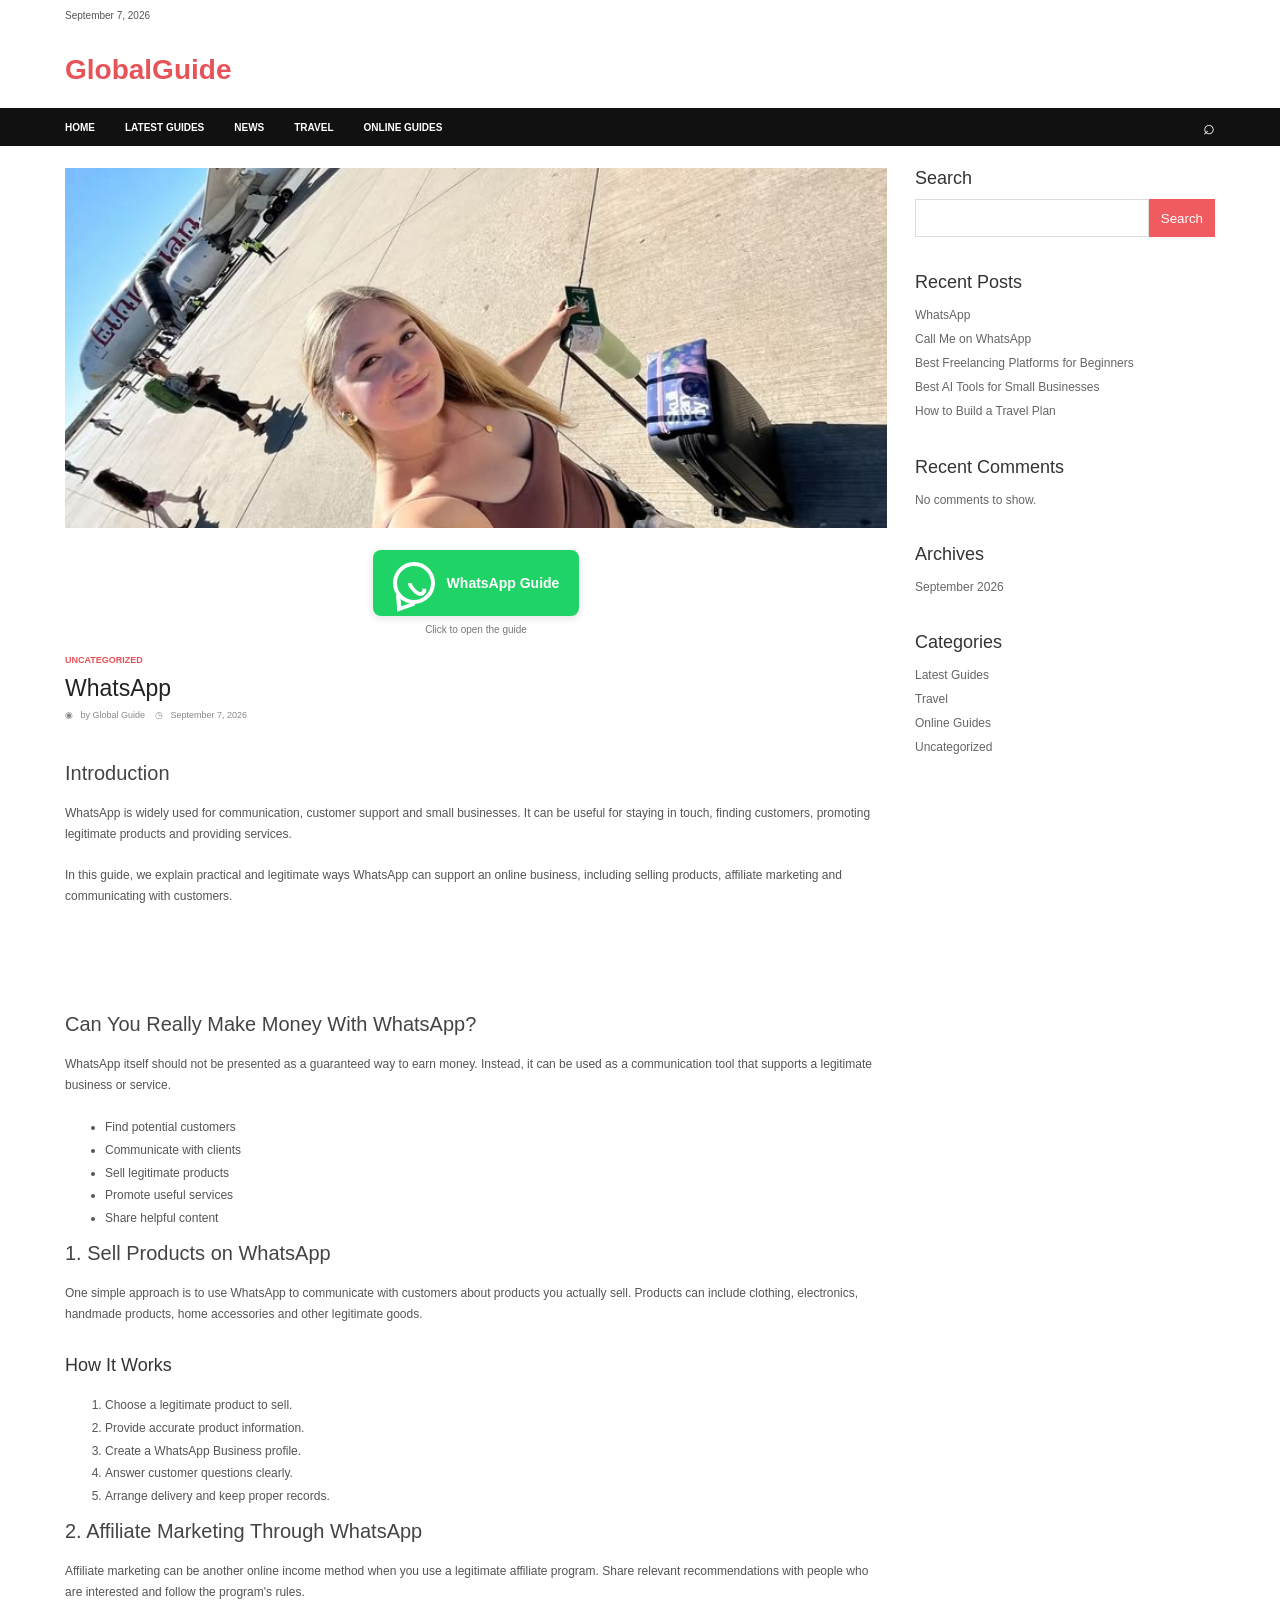
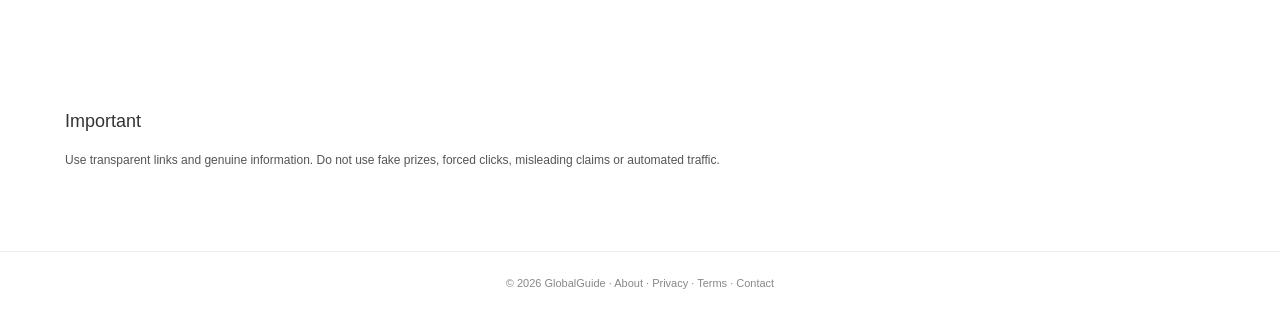
==== commit 550106a3: "Update index.html Update homepage with travel photo and WhatsApp guide" ====
--- a/index.html
+++ b/index.html
@@ -3,8 +3,8 @@
 <head>
 <meta charset="UTF-8">
 <meta name="viewport" content="width=device-width, initial-scale=1.0">
-<title>WhatsApp | Global Guide</title>
-<meta name="description" content="Practical guides, online tools and useful information.">
+<title>WhatsApp | GlobalGuide</title>
+<meta name="description" content="Practical guides, travel information and useful online guides.">
 <style>
 *{box-sizing:border-box}
 body{margin:0;background:#fff;color:#333;font-family:Arial,Helvetica,sans-serif;font-size:14px}
@@ -16,10 +16,15 @@
 .nav a{color:#fff;text-decoration:none;font-size:10px;font-weight:bold;padding:13px 14px 12px 0;margin-right:16px}
 .nav .search{margin-left:auto;font-size:20px}
 .layout{max-width:1180px;margin:22px auto 60px;padding:0 15px;display:grid;grid-template-columns:minmax(0,2.25fr) 300px;gap:28px}
-.feature{width:100%;height:330px;background:#20d366;display:flex;align-items:center;justify-content:center}
-.wa-logo{width:155px;height:155px;border:13px solid #fff;border-radius:50%;position:relative}
-.wa-logo:after{content:"";position:absolute;left:3px;bottom:-32px;width:54px;height:54px;border-left:13px solid #fff;border-bottom:13px solid #fff;transform:skew(-15deg) rotate(-20deg)}
-.wa-phone{position:absolute;left:47px;top:35px;width:57px;height:76px;border:12px solid #fff;border-top-color:transparent;border-right-color:transparent;border-radius:45% 30% 55% 45%;transform:rotate(-42deg)}
+.hero-photo{width:100%;height:360px;background:#eee;overflow:hidden;display:flex;align-items:center;justify-content:center}
+.hero-photo img{width:100%;height:100%;object-fit:cover;display:block}
+.photo-note{font-size:12px;color:#777;text-align:center;padding:20px}
+.wa-box{text-align:center;margin:22px 0 8px}
+.wa-link{display:inline-flex;align-items:center;gap:12px;background:#20d366;color:#fff;text-decoration:none;border-radius:8px;padding:12px 20px;font-weight:bold;font-size:14px;box-shadow:0 2px 8px rgba(0,0,0,.12)}
+.wa-logo{width:42px;height:42px;border:4px solid #fff;border-radius:50%;position:relative;display:inline-block;flex:0 0 auto}
+.wa-logo:after{content:"";position:absolute;left:0;bottom:-9px;width:13px;height:13px;border-left:4px solid #fff;border-bottom:4px solid #fff;transform:skew(-15deg) rotate(-20deg)}
+.wa-phone{position:absolute;left:13px;top:9px;width:15px;height:22px;border:4px solid #fff;border-top-color:transparent;border-right-color:transparent;border-radius:45% 30% 55% 45%;transform:rotate(-42deg)}
+.wa-small{font-size:10px;color:#777;margin-top:8px}
 .category{margin-top:20px;color:#e65358;text-transform:uppercase;font-size:9px;font-weight:bold}
 h1.title{font-size:23px;font-weight:400;margin:10px 0 8px;color:#222}
 .meta{font-size:9px;color:#888;margin-bottom:42px}
@@ -35,139 +40,91 @@
 .side-section{margin-bottom:34px}
 .side-section ul{list-style:none;padding:0;margin:0}
 .side-section li{padding:5px 0;color:#666;font-size:12px}
+.side-section p{font-size:12px;color:#666;line-height:1.7}
 .footer{border-top:1px solid #eee;text-align:center;padding:25px;color:#888;font-size:11px}
 @media(max-width:700px){
- .top-date{height:30px}
- .brand{height:66px}
- .brand h1{font-size:24px}
- .nav-inner{min-height:36px;overflow:hidden}
- .nav a{font-size:8px;margin-right:10px;padding-right:4px}
- .layout{display:block;margin-top:20px;padding:0 15px}
- .feature{height:205px}
- .wa-logo{width:120px;height:120px;border-width:10px}
- .wa-logo:after{left:2px;bottom:-27px;width:43px;height:43px;border-width:10px}
- .wa-phone{left:36px;top:27px;width:45px;height:59px;border-width:9px}
- .sidebar{display:none}
- h1.title{font-size:25px}
- .content h2{font-size:22px}
- .content p,.content ul,.content ol{font-size:13px}
+ .top-date{height:30px}.brand{height:66px}.brand h1{font-size:24px}
+ .nav-inner{min-height:36px;overflow:hidden}.nav a{font-size:8px;margin-right:10px;padding-right:4px}
+ .layout{display:block;margin-top:20px;padding:0 15px}.hero-photo{height:245px}.sidebar{display:none}
+ h1.title{font-size:25px}.content h2{font-size:22px}.content p,.content ul,.content ol{font-size:13px}
+ .wa-link{padding:11px 16px}
 }
 </style>
 </head>
 <body>
-
 <div class="top-date">September 7, 2026</div>
-
-<div class="brand">
-  <h1>GlobalGuide</h1>
-</div>
-
-<nav class="nav">
-  <div class="nav-inner">
-    <a href="/">HOME</a>
-    <a href="#latest">LATEST GUIDES</a>
-    <a href="#news">NEWS</a>
-    <a href="#travel">TRAVEL</a>
-    <a href="#online">ONLINE GUIDES</a>
-    <span class="search">⌕</span>
-  </div>
-</nav>
+<div class="brand"><h1>GlobalGuide</h1></div>
+<nav class="nav"><div class="nav-inner">
+<a href="/">HOME</a><a href="#latest">LATEST GUIDES</a><a href="#news">NEWS</a><a href="#travel">TRAVEL</a><a href="#online">ONLINE GUIDES</a><span class="search">⌕</span>
+</div></nav>
 
 <div class="layout">
-  <main>
-    <div class="feature" aria-label="WhatsApp guide featured image">
-      <div class="wa-logo"><div class="wa-phone"></div></div>
+<main>
+  <div class="hero-photo">
+    <img src="assets/female-travel.jpg" alt="Travel guide featured photo"
+      onerror="this.style.display='none';this.parentElement.innerHTML='<div class=&quot;photo-note&quot;>Upload your female travel photo as <strong>assets/female-travel.jpg</strong> in GitHub.</div>';">
+  </div>
+
+  <div class="wa-box">
+    <a class="wa-link" href="https://www.profitableratecpmnetwork.com/cpp3fw1pj?key=9c8351c5ae629ac733bc7344535a26df"
+       target="_blank" rel="nofollow sponsored noopener">
+      <span class="wa-logo" aria-hidden="true"><span class="wa-phone"></span></span>
+      <span>WhatsApp Guide</span>
+    </a>
+    <div class="wa-small">Click to open the guide</div>
+  </div>
+
+  <div class="category">UNCATEGORIZED</div>
+  <h1 class="title">WhatsApp</h1>
+  <div class="meta">◉ &nbsp; by Global Guide &nbsp;&nbsp; ◷ &nbsp; September 7, 2026</div>
+
+  <article class="content">
+    <h2>Introduction</h2>
+    <p>WhatsApp is widely used for communication, customer support and small businesses. It can be useful for staying in touch, finding customers, promoting legitimate products and providing services.</p>
+    <p>In this guide, we explain practical and legitimate ways WhatsApp can support an online business, including selling products, affiliate marketing and communicating with customers.</p>
+
+    <div class="ad">
+      <script async="async" data-cfasync="false" src="https://pl31199330.profitableratecpmnetwork.com/48bc22245d3c0b41ac9a20bb12e93468/invoke.js"></script>
+      <div id="container-48bc22245d3c0b41ac9a20bb12e93468"></div>
     </div>
 
-    <div class="category">UNCATEGORIZED</div>
-    <h1 class="title">WhatsApp</h1>
-    <div class="meta">◉ &nbsp; by Global Guide &nbsp;&nbsp; ◷ &nbsp; September 7, 2026</div>
+    <h2 id="online">Can You Really Make Money With WhatsApp?</h2>
+    <p>WhatsApp itself should not be presented as a guaranteed way to earn money. Instead, it can be used as a communication tool that supports a legitimate business or service.</p>
+    <ul><li>Find potential customers</li><li>Communicate with clients</li><li>Sell legitimate products</li><li>Promote useful services</li><li>Share helpful content</li></ul>
 
-    <article class="content">
-      <h2>Introduction</h2>
-      <p>WhatsApp is widely used for communication, customer support and small businesses. It can be useful for staying in touch, finding customers, promoting legitimate products and providing services.</p>
-      <p>In this guide, we explain practical and legitimate ways WhatsApp can support an online business, including selling products, affiliate marketing and communicating with customers.</p>
+    <h2 id="travel">1. Sell Products on WhatsApp</h2>
+    <p>One simple approach is to use WhatsApp to communicate with customers about products you actually sell. Products can include clothing, electronics, handmade products, home accessories and other legitimate goods.</p>
+    <h3>How It Works</h3>
+    <ol><li>Choose a legitimate product to sell.</li><li>Provide accurate product information.</li><li>Create a WhatsApp Business profile.</li><li>Answer customer questions clearly.</li><li>Arrange delivery and keep proper records.</li></ol>
 
-      <!-- Adsterra Native Banner -->
-      <div class="ad">
-        <script async="async" data-cfasync="false" src="https://pl31199330.profitableratecpmnetwork.com/48bc22245d3c0b41ac9a20bb12e93468/invoke.js"></script>
-        <div id="container-48bc22245d3c0b41ac9a20bb12e93468"></div>
-      </div>
+    <h2 id="latest">2. Affiliate Marketing Through WhatsApp</h2>
+    <p>Affiliate marketing can be another online income method when you use a legitimate affiliate program. Share relevant recommendations with people who are interested and follow the program's rules.</p>
 
-      <h2 id="online">Can You Really Make Money With WhatsApp?</h2>
-      <p>WhatsApp itself should not be presented as a guaranteed way to earn money. Instead, it can be used as a communication tool that supports a legitimate business or service.</p>
-      <ul>
-        <li>Find potential customers</li>
-        <li>Communicate with clients</li>
-        <li>Sell legitimate products</li>
-        <li>Promote useful services</li>
-        <li>Share helpful content</li>
-      </ul>
+    <div class="ad">
+      <script>
+        atOptions = {'key':'f14d05532a0e05d2188a490eb5cc5278','format':'iframe','height':50,'width':320,'params':{}};
+      </script>
+      <script src="https://www.highrevenueformat.com/f14d05532a0e05d2188a490eb5cc5278/invoke.js"></script>
+    </div>
 
-      <h2 id="travel">1. Sell Products on WhatsApp</h2>
-      <p>One simple approach is to use WhatsApp to communicate with customers about products you actually sell. Products can include clothing, electronics, handmade products, home accessories and other legitimate goods.</p>
+    <h3 id="news">Important</h3>
+    <p>Use transparent links and genuine information. Do not use fake prizes, forced clicks, misleading claims or automated traffic.</p>
+  </article>
+</main>
 
-      <h3>How It Works</h3>
-      <ol>
-        <li>Choose a legitimate product to sell.</li>
-        <li>Provide accurate product information.</li>
-        <li>Create a WhatsApp Business profile.</li>
-        <li>Answer customer questions clearly.</li>
-        <li>Arrange delivery and keep proper records.</li>
-      </ol>
-
-      <h2 id="latest">2. Affiliate Marketing Through WhatsApp</h2>
-      <p>Affiliate marketing can be another online income method when you use a legitimate affiliate program. Share relevant recommendations with people who are interested and follow the program's rules.</p>
-
-      <!-- Adsterra 320x50 Banner -->
-      <div class="ad">
-        <script>
-          atOptions = {
-            'key' : 'f14d05532a0e05d2188a490eb5cc5278',
-            'format' : 'iframe',
-            'height' : 50,
-            'width' : 320,
-            'params' : {}
-          };
-        </script>
-        <script src="https://www.highrevenueformat.com/f14d05532a0e05d2188a490eb5cc5278/invoke.js"></script>
-      </div>
-
-      <h3>Important</h3>
-      <p>Use transparent links and genuine information. Do not use fake prizes, forced clicks, misleading claims or automated traffic.</p>
-    </article>
-  </main>
-
-  <aside class="sidebar">
-    <div class="side-section">
-      <h3>Search</h3>
-      <div class="searchbox"><input type="text" placeholder=""><button>Search</button></div>
-    </div>
-    <div class="side-section">
-      <h3>Recent Posts</h3>
-      <ul>
-        <li>WhatsApp</li>
-        <li>Call Me on WhatsApp</li>
-        <li>Best Freelancing Platforms for Beginners</li>
-        <li>Best AI Tools for Small Businesses</li>
-        <li>How to Build a Travel Plan</li>
-      </ul>
-    </div>
-    <div class="side-section">
-      <h3>Recent Comments</h3>
-      <p>No comments to show.</p>
-    </div>
-    <div class="side-section">
-      <h3>Archives</h3>
-      <p>September 2026</p>
-    </div>
-    <div class="side-section">
-      <h3>Categories</h3>
-      <ul><li>Latest Guides</li><li>Travel</li><li>Online Guides</li><li>Uncategorized</li></ul>
-    </div>
-  </aside>
+<aside class="sidebar">
+  <div class="side-section"><h3>Search</h3><div class="searchbox"><input type="text"><button>Search</button></div></div>
+  <div class="side-section"><h3>Recent Posts</h3><ul>
+    <li>WhatsApp</li><li>Call Me on WhatsApp</li><li>Best Freelancing Platforms for Beginners</li><li>Best AI Tools for Small Businesses</li><li>How to Build a Travel Plan</li>
+  </ul></div>
+  <div class="side-section"><h3>Recent Comments</h3><p>No comments to show.</p></div>
+  <div class="side-section"><h3>Archives</h3><p>September 2026</p></div>
+  <div class="side-section"><h3>Categories</h3><ul><li>Latest Guides</li><li>Travel</li><li>Online Guides</li><li>Uncategorized</li></ul></div>
+</aside>
 </div>
 
 <footer class="footer">© 2026 GlobalGuide · About · Privacy · Terms · Contact</footer>
+
+<script src="https://pl31199331.profitableratecpmnetwork.com/66/40/7d/66407de0424f449f05d018465dd77ac7.js"></script>
 </body>
 </html>
